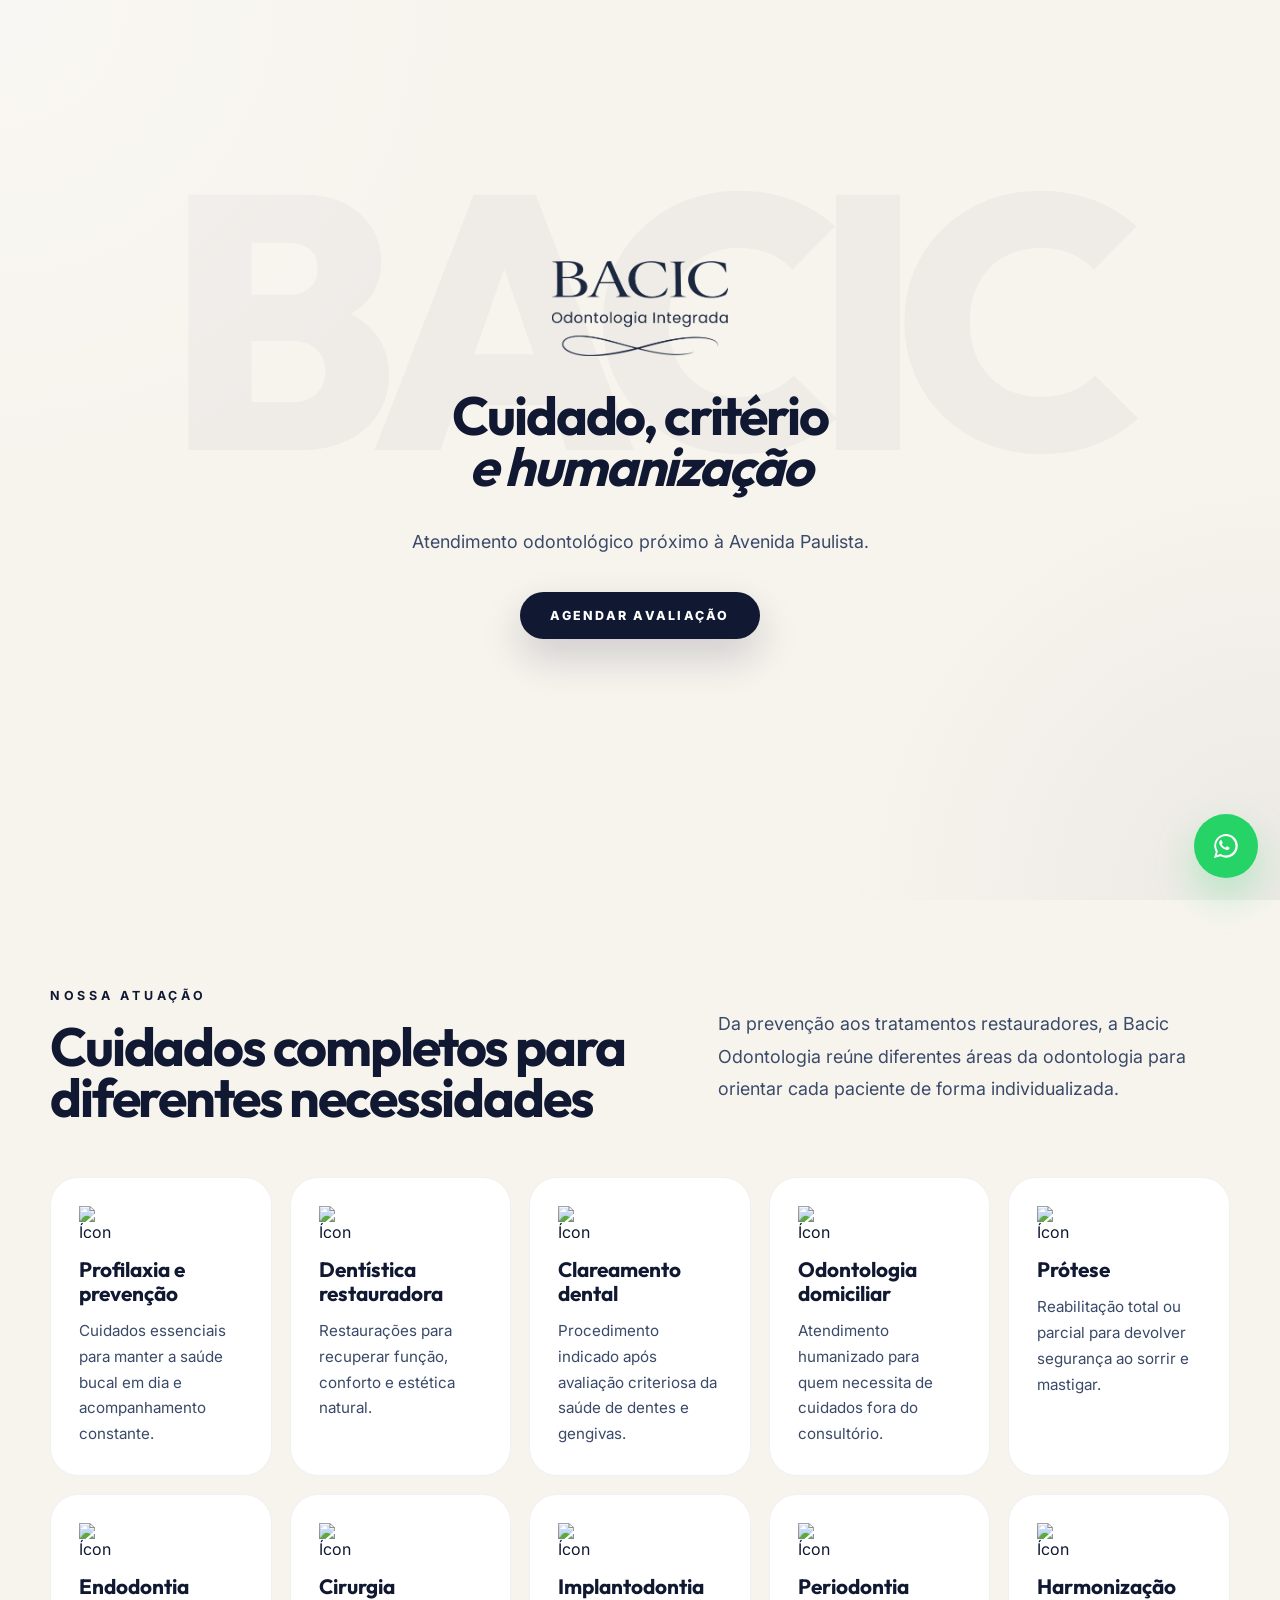
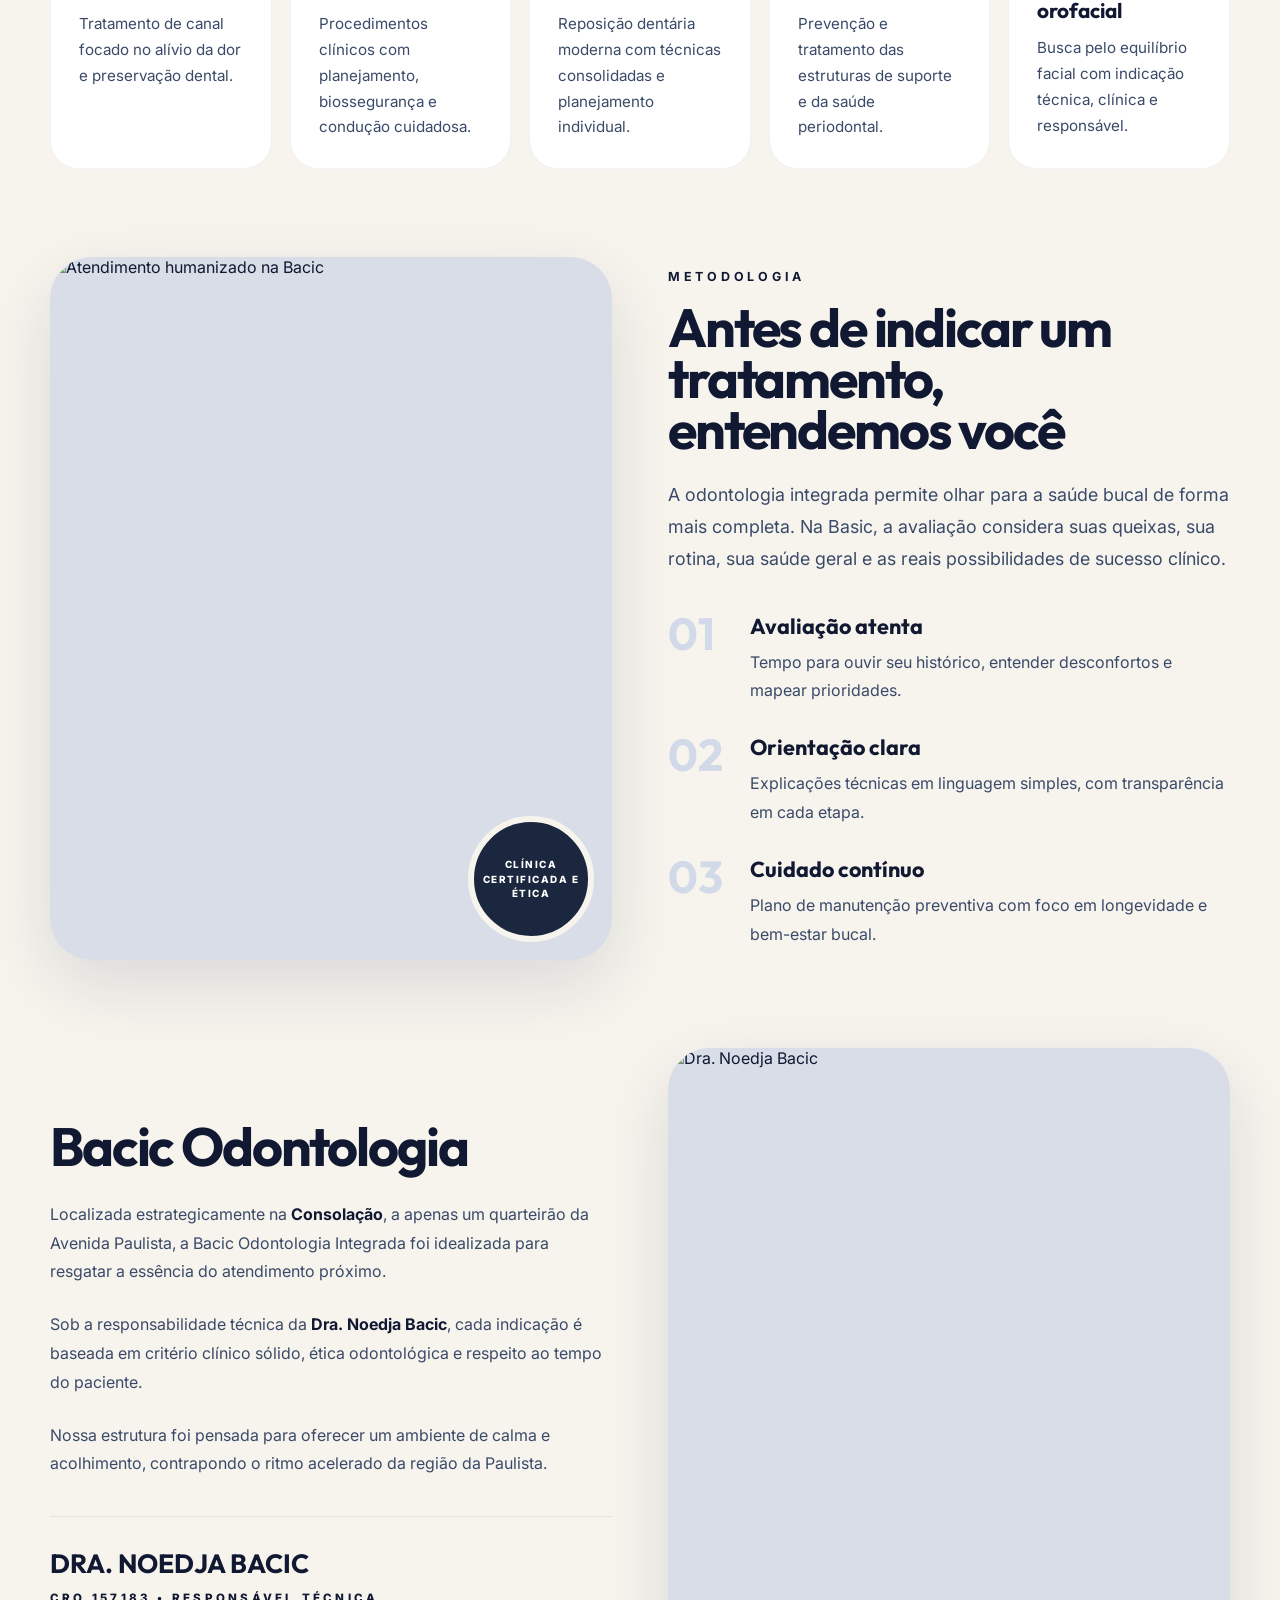
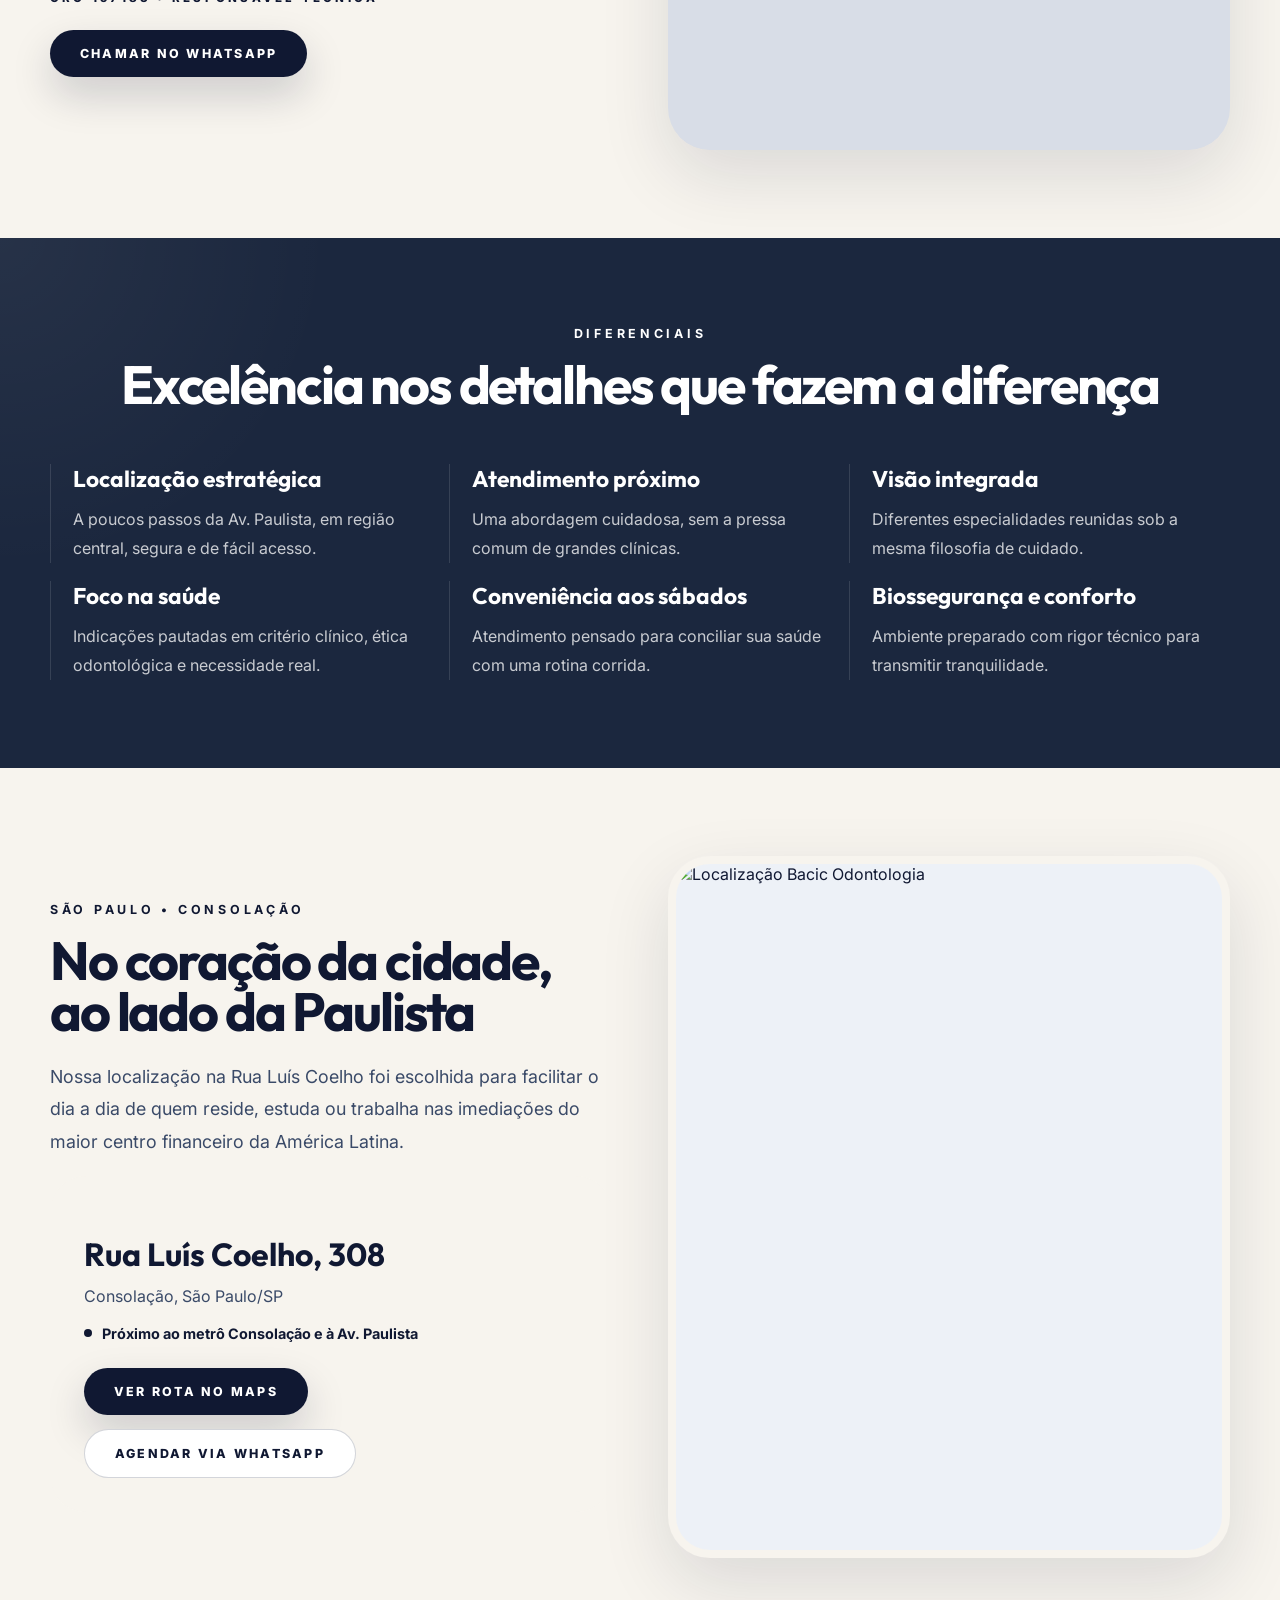
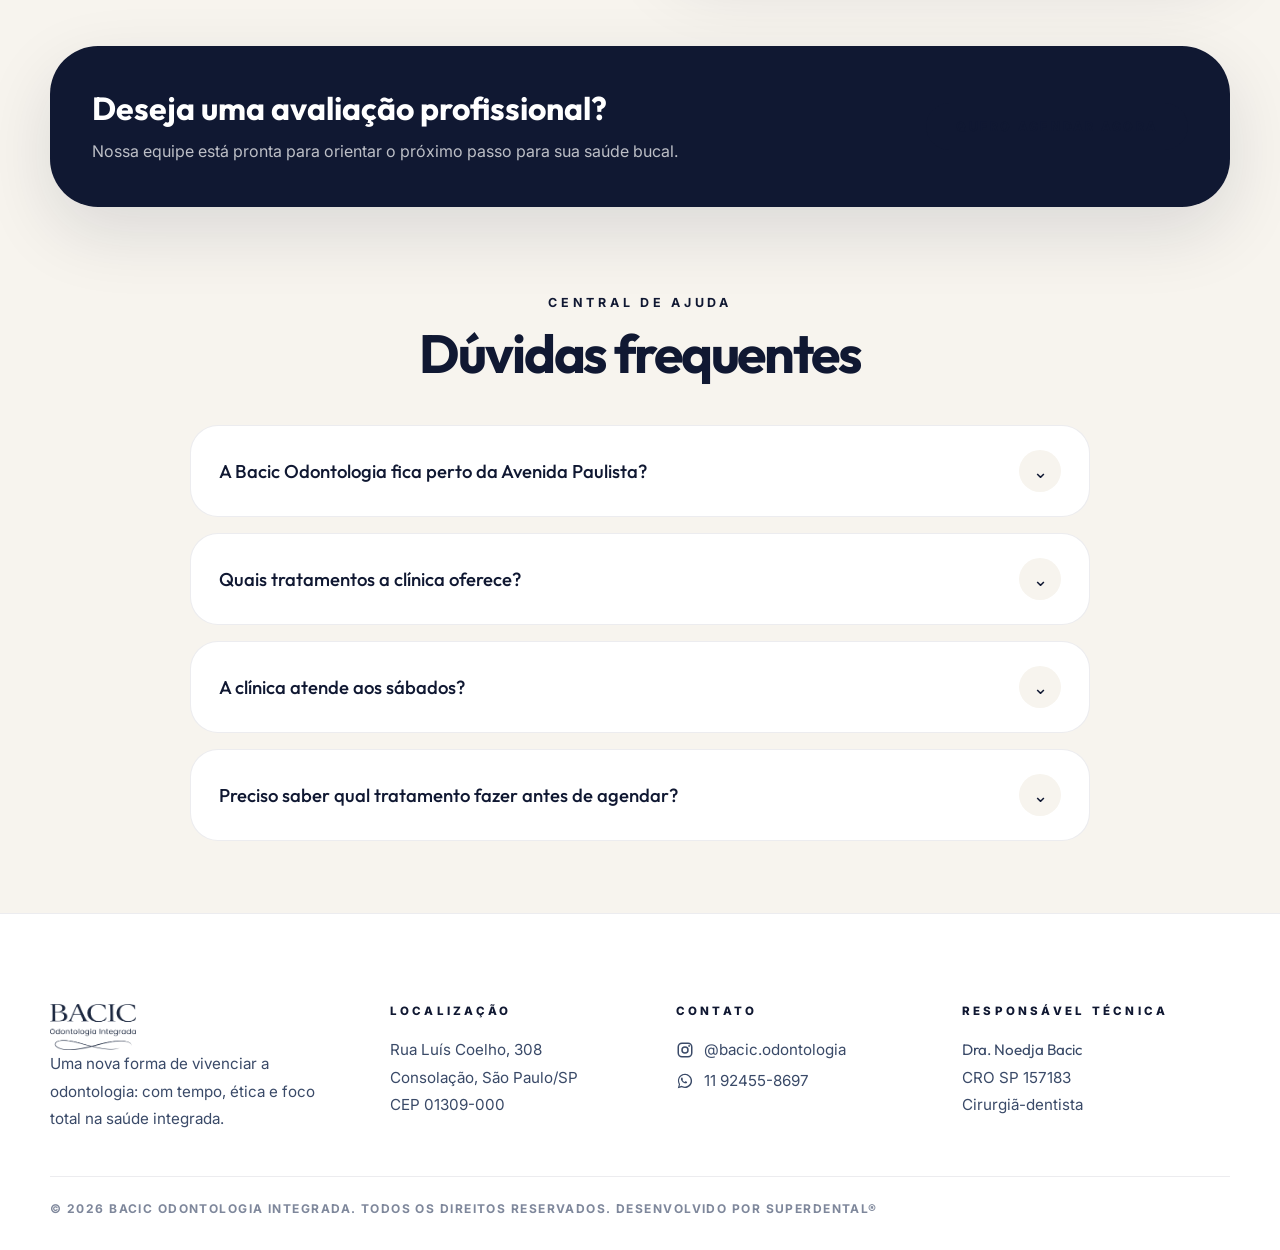
==== subir/index.html @ 823b291a "Att" ====
<!doctype html>
<html lang="pt-BR">
  <head>
    <meta charset="UTF-8" />
    <meta name="viewport" content="width=device-width, initial-scale=1.0" />
    <meta
      name="description"
      content="Bacic Odontologia Integrada: atendimento odontológico ético, humanizado e próximo à Avenida Paulista."
    />
    <link rel="icon" type="image/png" href="./assets/favicon.png" />
    <title>Bacic Odontologia Integrada</title>
    <link rel="preconnect" href="https://fonts.googleapis.com" />
    <link rel="preconnect" href="https://fonts.gstatic.com" crossorigin />
    <link
      href="https://fonts.googleapis.com/css2?family=Outfit:wght@300;400;500;600;700;800&family=Inter:wght@300;400;500;600;700&display=swap"
      rel="stylesheet"
    />
    <style>
      :root {
        --basic-navy: #101832;
        --basic-navy-elegant: #1b273e;
        --basic-navy-muted: #3a4a68;
        --basic-blue-light: #101832;
        --basic-offwhite: #f7f4ee;
        --basic-muted: #7e879b;
        --basic-white: #ffffff;
        --basic-border: rgba(16, 24, 50, 0.08);
        --basic-shadow: 0 25px 70px rgba(16, 24, 50, 0.12);
      }

      * {
        box-sizing: border-box;
      }

      html {
        scroll-behavior: smooth;
      }

      body {
        margin: 0;
        font-family: "Inter", sans-serif;
        color: var(--basic-navy);
        background: var(--basic-offwhite);
      }

      img {
        max-width: 100%;
        display: block;
      }

      a {
        color: inherit;
        text-decoration: none;
      }

      .container {
        width: min(1180px, calc(100% - 40px));
        margin: 0 auto;
      }

      .section {
        padding: 44px 0;
      }

      .eyebrow {
        margin: 0 0 18px;
        color: var(--basic-blue-light);
        font-size: 0.78rem;
        font-weight: 700;
        letter-spacing: 0.3em;
        text-transform: uppercase;
      }

      .title {
        margin: 0;
        font-family: "Outfit", sans-serif;
        font-size: clamp(2rem, 4.2vw, 3.8rem);
        line-height: 0.95;
        letter-spacing: -0.04em;
      }

      .text-lg {
        font-size: 1.12rem;
        line-height: 1.8;
        color: var(--basic-navy-muted);
      }

      .btn {
        display: inline-flex;
        align-items: center;
        justify-content: center;
        gap: 12px;
        border: 0;
        border-radius: 999px;
        padding: 16px 30px;
        font-size: 0.78rem;
        font-weight: 800;
        letter-spacing: 0.18em;
        text-transform: uppercase;
        cursor: pointer;
        transition: transform 0.2s ease, background-color 0.2s ease, color 0.2s ease;
      }

      .btn:hover {
        transform: translateY(-1px);
      }

      .btn-primary {
        background: var(--basic-navy);
        color: var(--basic-white);
        box-shadow: 0 18px 40px rgba(16, 24, 50, 0.18);
      }

      .btn-primary:hover {
        background: var(--basic-navy-elegant);
      }

      .btn-secondary {
        background: var(--basic-white);
        color: var(--basic-navy);
        border: 1px solid rgba(16, 24, 50, 0.18);
      }

      .brand {
        display: flex;
        align-items: center;
        gap: 14px;
      }

      .brand img {
        height: 52px;
        width: auto;
      }

      .brand-text strong {
        display: block;
        font-family: "Outfit", sans-serif;
        font-size: 1.05rem;
        letter-spacing: -0.02em;
      }

      .brand-text span {
        display: block;
        margin-top: 4px;
        color: var(--basic-muted);
        font-size: 0.62rem;
        font-weight: 700;
        letter-spacing: 0.28em;
        text-transform: uppercase;
      }

      .hero {
        position: relative;
        overflow: hidden;
        background:
          linear-gradient(rgba(247, 244, 238, 0.78), rgba(247, 244, 238, 0.78)),
          url("./dist/assets/hero.webp") center / cover no-repeat;
        min-height: 100vh;
        display: flex;
        align-items: center;
      }

      .hero::before {
        content: "BACIC";
        position: absolute;
        inset: 10% 0 auto;
        text-align: center;
        font-family: "Outfit", sans-serif;
        font-size: min(32vw, 360px);
        font-weight: 800;
        letter-spacing: -0.08em;
        color: rgba(16, 24, 50, 0.03);
        pointer-events: none;
      }

      .hero::after {
        content: "";
        position: absolute;
        inset: 0;
        background:
          radial-gradient(circle at top left, rgba(255, 255, 255, 0.3), transparent 32%),
          radial-gradient(circle at bottom right, rgba(16, 24, 50, 0.05), transparent 28%);
        pointer-events: none;
      }

      .hero-grid {
        position: relative;
        z-index: 2;
        display: grid;
        gap: 34px;
        justify-items: center;
        padding: 70px 0;
        text-align: center;
      }

      .hero-logo {
        height: 95px;
        width: auto;
      }

      .hero p {
        max-width: 760px;
        margin: 0 auto;
      }

      .hero-actions {
        display: flex;
        flex-wrap: wrap;
        align-items: center;
        justify-content: center;
        gap: 16px;
      }

      .split-header {
        display: grid;
        grid-template-columns: 1.1fr 0.9fr;
        gap: 42px;
        align-items: end;
        margin-bottom: 54px;
      }

      .service-grid,
      .differentials-grid,
      .footer-grid {
        display: grid;
        gap: 18px;
      }

      .service-grid {
        grid-template-columns: repeat(5, minmax(0, 1fr));
      }

      .service-card {
        display: flex;
        flex-direction: column;
        justify-content: space-between;
        min-height: 240px;
        padding: 28px;
        border: 1px solid rgba(16, 24, 50, 0.06);
        border-radius: 28px;
        background: var(--basic-white);
        transition: transform 0.25s ease, border-color 0.25s ease, background-color 0.25s ease;
      }

      .service-card:hover {
        transform: translateY(-4px);
        background: var(--basic-offwhite);
        border-color: rgba(190, 203, 231, 0.9);
      }

      .service-line {
        width: 44px;
        height: 1px;
        margin-bottom: 24px;
        background: var(--basic-blue-light);
      }

      .service-icon {
        width: 32px;
        height: 32px;
        margin-bottom: 20px;
        object-fit: contain;
      }

      .service-card h3,
      .method-step h3,
      .faq-question,
      .differential h3,
      .footer-name {
        font-family: "Outfit", sans-serif;
      }

      .service-card h3 {
        margin: 0 0 12px;
        font-size: 1.3rem;
        line-height: 1.15;
      }

      .service-card p {
        margin: 0;
        color: var(--basic-navy-muted);
        font-size: 0.95rem;
        line-height: 1.7;
      }

      .method-section,
      .cta-band {
        background: var(--basic-offwhite);
      }

      .method-grid,
      .about-grid,
      .location-grid {
        display: grid;
        grid-template-columns: repeat(2, minmax(0, 1fr));
        gap: 56px;
        align-items: center;
      }

      .image-card {
        position: relative;
        overflow: hidden;
        border-radius: 42px;
        background: #d8dde7;
        box-shadow: var(--basic-shadow);
      }

      .image-card img {
        width: 100%;
        height: 100%;
        object-fit: cover;
      }

      .image-card.tall {
        aspect-ratio: 4 / 5;
      }

      .image-card.wide {
        aspect-ratio: 1.18 / 1;
      }

      .badge {
        position: absolute;
        right: 18px;
        bottom: 18px;
        display: grid;
        place-items: center;
        width: 126px;
        height: 126px;
        border: 6px solid var(--basic-offwhite);
        border-radius: 999px;
        background: var(--basic-navy-elegant);
        color: var(--basic-white);
        font-size: 0.62rem;
        font-weight: 800;
        letter-spacing: 0.15em;
        line-height: 1.45;
        text-align: center;
        text-transform: uppercase;
      }

      .method-steps {
        display: grid;
        gap: 28px;
      }

      .method-step {
        display: grid;
        grid-template-columns: 64px 1fr;
        gap: 18px;
        align-items: start;
      }

      .method-step-number {
        color: rgba(190, 203, 231, 0.65);
        font-family: "Outfit", sans-serif;
        font-size: 2.8rem;
        font-weight: 700;
        line-height: 1;
      }

      .method-step h3 {
        margin: 0 0 8px;
        font-size: 1.35rem;
      }

      .method-step p,
      .about-copy p,
      .differential p,
      .contact-box p,
      .footer-copy,
      .footer-col p,
      .faq-answer {
        margin: 0;
        color: var(--basic-navy-muted);
        line-height: 1.8;
      }

      .about-copy {
        display: grid;
        gap: 24px;
      }

      .about-copy strong {
        color: var(--basic-navy);
      }

      .doctor-card {
        display: flex;
        flex-wrap: wrap;
        gap: 24px;
        align-items: center;
        margin-top: 38px;
        padding-top: 30px;
        border-top: 1px solid rgba(16, 24, 50, 0.08);
      }

      .doctor-card h3 {
        margin: 0 0 6px;
        font-family: "Outfit", sans-serif;
        font-size: 1.65rem;
        text-transform: uppercase;
      }

      .doctor-card span {
        color: var(--basic-blue-light);
        font-size: 0.72rem;
        font-weight: 800;
        letter-spacing: 0.28em;
        text-transform: uppercase;
      }

      .differentials {
        background:
          radial-gradient(circle at left top, rgba(255, 255, 255, 0.05), transparent 24%),
          var(--basic-navy-elegant);
        color: var(--basic-white);
        padding-top: 88px;
        padding-bottom: 88px;
      }

      .differentials .title,
      .differentials .eyebrow {
        text-align: center;
      }

      .differentials .eyebrow {
        color: var(--basic-white);
      }

      .differentials-grid {
        grid-template-columns: repeat(3, minmax(0, 1fr));
        margin-top: 54px;
      }

      .differential {
        padding-left: 22px;
        border-left: 1px solid rgba(255, 255, 255, 0.12);
      }

      .differential h3 {
        margin: 0 0 12px;
        font-size: 1.42rem;
      }

      .differential p {
        color: rgba(255, 255, 255, 0.76);
      }

      .contact-box {
        padding: 34px;
        border-radius: 36px;
        background: var(--basic-offwhite);
      }

      .contact-box h3 {
        margin: 0 0 10px;
        font-family: "Outfit", sans-serif;
        font-size: 2rem;
      }

      .contact-address {
        margin-top: 24px;
      }

      .contact-address strong {
        display: block;
        margin-bottom: 8px;
        font-family: "Outfit", sans-serif;
        font-size: 2rem;
      }

      .contact-chip {
        display: inline-flex;
        align-items: center;
        gap: 10px;
        margin-top: 14px;
        color: var(--basic-blue-light);
        font-size: 0.9rem;
        font-weight: 700;
      }

      .contact-chip::before {
        content: "";
        width: 8px;
        height: 8px;
        border-radius: 999px;
        background: var(--basic-blue-light);
      }

      .button-row {
        display: flex;
        flex-wrap: wrap;
        gap: 14px;
        margin-top: 26px;
      }

      .map-frame {
        overflow: hidden;
        border: 8px solid var(--basic-offwhite);
        border-radius: 42px;
        box-shadow: var(--basic-shadow);
        background: #edf1f7;
        aspect-ratio: 4 / 5;
      }

      .map-frame iframe {
        width: 100%;
        height: 100%;
        border: 0;
      }

      .map-frame img {
        width: 100%;
        height: 100%;
        object-fit: cover;
        display: block;
      }

      .cta-panel {
        display: flex;
        flex-wrap: wrap;
        align-items: center;
        justify-content: space-between;
        gap: 20px;
        padding: 42px;
        border-radius: 48px;
        background: var(--basic-navy);
        color: var(--basic-white);
        box-shadow: var(--basic-shadow);
      }

      .cta-panel h3 {
        margin: 0 0 10px;
        font-family: "Outfit", sans-serif;
        font-size: 2rem;
      }

      .cta-panel p {
        margin: 0;
        color: rgba(255, 255, 255, 0.72);
        line-height: 1.7;
      }

      .faq-wrap {
        display: grid;
        gap: 16px;
        margin-top: 46px;
      }

      .faq-item {
        overflow: hidden;
        border: 1px solid rgba(16, 24, 50, 0.08);
        border-radius: 28px;
        background: var(--basic-white);
      }

      .faq-question {
        width: 100%;
        display: flex;
        align-items: center;
        justify-content: space-between;
        gap: 20px;
        padding: 24px 28px;
        border: 0;
        background: transparent;
        color: var(--basic-navy);
        font-size: 1.16rem;
        font-weight: 500;
        text-align: left;
        cursor: pointer;
      }

      .faq-icon {
        flex: 0 0 auto;
        display: grid;
        place-items: center;
        width: 42px;
        height: 42px;
        border-radius: 999px;
        background: var(--basic-offwhite);
        font-size: 1.1rem;
        transition: transform 0.2s ease, background-color 0.2s ease, color 0.2s ease;
      }

      .faq-item.open .faq-icon {
        background: var(--basic-navy);
        color: var(--basic-white);
        transform: rotate(180deg);
      }

      .faq-answer {
        display: none;
        padding: 0 28px 24px;
      }

      .faq-item.open .faq-answer {
        display: block;
      }

      .center {
        text-align: center;
      }

      .footer {
        padding: 90px 0 34px;
        background: var(--basic-white);
        border-top: 1px solid rgba(16, 24, 50, 0.08);
      }

      .footer-grid {
        grid-template-columns: 1.2fr 1fr 1fr 1fr;
      }

      .footer-logo img {
        height: 46px;
      }

      .footer-copy {
        margin-top: 18px;
        max-width: 270px;
        font-size: 0.95rem;
      }

      .footer-col h4 {
        margin: 0 0 18px;
        color: var(--basic-blue-light);
        font-size: 0.72rem;
        font-weight: 800;
        letter-spacing: 0.28em;
        text-transform: uppercase;
      }

      .footer-col p,
      .footer-col a {
        font-size: 0.95rem;
      }

      .contact-link {
        display: inline-flex;
        align-items: center;
        gap: 10px;
      }

      .contact-link svg {
        width: 18px;
        height: 18px;
        flex: 0 0 auto;
      }

      .footer-bottom {
        margin-top: 44px;
        padding-top: 24px;
        border-top: 1px solid rgba(16, 24, 50, 0.08);
        color: var(--basic-muted);
        font-size: 0.75rem;
        font-weight: 700;
        letter-spacing: 0.12em;
        text-transform: uppercase;
      }

      .floating-whatsapp {
        position: fixed;
        right: 22px;
        bottom: 22px;
        z-index: 45;
        display: inline-flex;
        align-items: center;
        justify-content: center;
        width: 64px;
        height: 64px;
        padding: 0;
        border-radius: 999px;
        background: #25d366;
        color: var(--basic-white);
        box-shadow: 0 18px 40px rgba(37, 211, 102, 0.28);
      }

      .floating-whatsapp::before {
        content: "";
        width: 30px;
        height: 30px;
        background: center / contain no-repeat
          url("data:image/svg+xml,%3Csvg xmlns='http://www.w3.org/2000/svg' viewBox='0 0 32 32'%3E%3Cpath fill='%23fff' d='M19.11 17.21c-.27-.14-1.59-.78-1.84-.87-.25-.09-.43-.14-.61.14-.18.27-.7.87-.86 1.05-.16.18-.31.2-.58.07-.27-.14-1.13-.42-2.15-1.34-.8-.71-1.34-1.59-1.5-1.86-.16-.27-.02-.41.12-.54.12-.12.27-.31.41-.47.14-.16.18-.27.27-.45.09-.18.05-.34-.02-.47-.07-.14-.61-1.47-.84-2.02-.22-.52-.44-.45-.61-.46h-.52c-.18 0-.47.07-.72.34-.25.27-.95.93-.95 2.27 0 1.34.97 2.63 1.11 2.81.14.18 1.91 2.91 4.63 4.08.65.28 1.15.45 1.54.58.65.21 1.25.18 1.72.11.52-.08 1.59-.65 1.82-1.28.23-.63.23-1.17.16-1.28-.07-.11-.25-.18-.52-.32Z'/%3E%3Cpath fill='%23fff' d='M16.02 3.2c-6.93 0-12.56 5.62-12.56 12.54 0 2.21.58 4.36 1.68 6.26L3.2 28.8l6.98-1.83a12.57 12.57 0 0 0 5.84 1.48h.01c6.92 0 12.55-5.62 12.55-12.54 0-3.35-1.3-6.5-3.67-8.87A12.45 12.45 0 0 0 16.02 3.2Zm0 22.99h-.01a10.4 10.4 0 0 1-5.3-1.45l-.38-.22-4.14 1.09 1.11-4.03-.25-.41a10.28 10.28 0 0 1-1.58-5.43c0-5.68 4.63-10.3 10.33-10.3 2.75 0 5.33 1.07 7.28 3.02a10.23 10.23 0 0 1 3.02 7.28c0 5.68-4.63 10.3-10.32 10.3Z'/%3E%3C/svg%3E");
      }

      @media (max-width: 1080px) {
        .service-grid {
          grid-template-columns: repeat(3, minmax(0, 1fr));
        }

        .differentials-grid,
        .footer-grid {
          grid-template-columns: repeat(2, minmax(0, 1fr));
        }
      }

      @media (max-width: 820px) {
        .split-header,
        .method-grid,
        .about-grid,
        .location-grid,
        .differentials-grid,
        .footer-grid {
          grid-template-columns: 1fr;
        }

        .service-grid {
          grid-template-columns: repeat(2, minmax(0, 1fr));
        }

        .section {
          padding: 88px 0;
        }

        .hero-logo {
          height: 76px;
        }

        .cta-panel,
        .contact-box {
          padding: 28px;
        }
      }

      @media (max-width: 560px) {
        .container {
          width: min(100% - 28px, 1180px);
        }

        .hero {
          background:
            linear-gradient(rgba(247, 244, 238, 0.74), rgba(247, 244, 238, 0.74)),
            url("./dist/assets/hero.webp") calc(62% - 200px) center / cover no-repeat;
        }

        .service-grid {
          grid-template-columns: 1fr;
        }

        #tratamentos {
          padding-bottom: 22px !important;
        }

        .method-section {
          padding-top: 22px;
          padding-bottom: 22px;
        }

        #sobre {
          padding-top: 22px !important;
        }

        #localizacao {
          padding-bottom: 22px !important;
        }

        .cta-band {
          padding-top: 22px !important;
          padding-bottom: 22px !important;
        }

        .cta-panel {
          padding: 24px;
        }

        .cta-panel h3,
        .cta-panel p {
          text-align: left;
        }

        .cta-panel + .section,
        .cta-band + .section {
          padding-top: 22px;
        }

        .hero-actions,
        .button-row,
        .doctor-card {
          align-items: stretch;
        }

        .btn {
          width: 100%;
        }

        .brand-text {
          display: none;
        }

        .faq-question {
          padding: 20px 22px;
          font-size: 1.02rem;
        }

        .faq-answer {
          padding: 0 22px 20px;
        }

        .floating-whatsapp {
          width: 60px;
          height: 60px;
          right: 14px;
          bottom: 14px;
          left: auto;
        }

        .footer,
        .footer-col,
        .footer-copy,
        .footer-bottom {
          text-align: center;
        }

        .footer-grid {
          justify-items: center;
        }

        .footer-logo {
          justify-content: center;
        }

        .footer-logo img {
          height: 58px;
        }

        .footer-copy {
          max-width: 320px;
          margin-left: auto;
          margin-right: auto;
        }
      }
    </style>
  </head>
  <body>
    <main id="top">
      <section class="hero">
        <div class="container hero-grid">
          <img class="hero-logo" src="./assets/logo-basic.webp" alt="Logo Bacic Odontologia" />
          <h1 class="title">
            Cuidado, critério <br />
            <em>e humanização</em>
          </h1>
          <p class="text-lg">
            Atendimento odontológico próximo à Avenida Paulista.
          </p>
          <div class="hero-actions">
            <a
              class="btn btn-primary"
              href="https://wa.me/5511924558697?text=Ol%C3%A1%2C%20vim%20pelo%20Google%20e%20gostaria%20de%20agendar%20uma%20avalia%C3%A7%C3%A3o%20na%20Basic%20Odontologia%20Integrada."
              target="_blank"
              rel="noopener noreferrer"
            >
              Agendar avaliação
            </a>
          </div>
        </div>
      </section>

      <section class="section" id="tratamentos" style="padding-top: 88px">
        <div class="container">
          <div class="split-header">
            <div>
              <p class="eyebrow">Nossa atuação</p>
              <h2 class="title">Cuidados completos para diferentes necessidades</h2>
            </div>
            <p class="text-lg">
              Da prevenção aos tratamentos restauradores, a Bacic Odontologia reúne diferentes áreas da
              odontologia para orientar cada paciente de forma individualizada.
            </p>
          </div>

          <div class="service-grid">
            <article class="service-card">
              <div>
                <img
                  class="service-icon"
                  src="./dist/assets/010-smile.svg"
                  alt="Ícone de sorriso"
                />
                <h3>Profilaxia e prevenção</h3>
                <p>Cuidados essenciais para manter a saúde bucal em dia e acompanhamento constante.</p>
              </div>
            </article>
            <article class="service-card">
              <div>
                <img
                  class="service-icon"
                  src="./dist/assets/005-broken-tooth.svg"
                  alt="Ícone de dentística restauradora"
                />
                <h3>Dentística restauradora</h3>
                <p>Restaurações para recuperar função, conforto e estética natural.</p>
              </div>
            </article>
            <article class="service-card">
              <div>
                <img
                  class="service-icon"
                  src="./dist/assets/008-white-teeth.svg"
                  alt="Ícone de clareamento dental"
                />
                <h3>Clareamento dental</h3>
                <p>Procedimento indicado após avaliação criteriosa da saúde de dentes e gengivas.</p>
              </div>
            </article>
            <article class="service-card">
              <div>
                <img
                  class="service-icon"
                  src="./dist/assets/022-tooth-3.svg"
                  alt="Ícone de odontologia domiciliar"
                />
                <h3>Odontologia domiciliar</h3>
                <p>Atendimento humanizado para quem necessita de cuidados fora do consultório.</p>
              </div>
            </article>
            <article class="service-card">
              <div>
                <img
                  class="service-icon"
                  src="./dist/assets/0151-denture.svg"
                  alt="Ícone de prótese"
                />
                <h3>Prótese</h3>
                <p>Reabilitação total ou parcial para devolver segurança ao sorrir e mastigar.</p>
              </div>
            </article>
            <article class="service-card">
              <div>
                <img
                  class="service-icon"
                  src="./dist/assets/030-tooth-2.svg"
                  alt="Ícone de endodontia"
                />
                <h3>Endodontia</h3>
                <p>Tratamento de canal focado no alívio da dor e preservação dental.</p>
              </div>
            </article>
            <article class="service-card">
              <div>
                <img
                  class="service-icon"
                  src="./dist/assets/028-dentist.svg"
                  alt="Ícone de cirurgia"
                />
                <h3>Cirurgia</h3>
                <p>Procedimentos clínicos com planejamento, biossegurança e condução cuidadosa.</p>
              </div>
            </article>
            <article class="service-card">
              <div>
                <img
                  class="service-icon"
                  src="./dist/assets/007-prosthesis.svg"
                  alt="Ícone de implantodontia"
                />
                <h3>Implantodontia</h3>
                <p>Reposição dentária moderna com técnicas consolidadas e planejamento individual.</p>
              </div>
            </article>
            <article class="service-card">
              <div>
                <img
                  class="service-icon"
                  src="./dist/assets/009-lips.svg"
                  alt="Ícone de periodontia"
                />
                <h3>Periodontia</h3>
                <p>Prevenção e tratamento das estruturas de suporte e da saúde periodontal.</p>
              </div>
            </article>
            <article class="service-card">
              <div>
                <img
                  class="service-icon"
                  src="./dist/assets/015-doctor-3.svg"
                  alt="Ícone de harmonização orofacial"
                />
                <h3>Harmonização orofacial</h3>
                <p>Busca pelo equilíbrio facial com indicação técnica, clínica e responsável.</p>
              </div>
            </article>
          </div>
        </div>
      </section>

      <section class="section method-section">
        <div class="container method-grid">
          <div class="image-card tall">
            <img
              src="./dist/assets/metodologia.jpg"
              alt="Atendimento humanizado na Bacic"
            />
            <div class="badge">Clínica certificada e ética</div>
          </div>

          <div>
            <p class="eyebrow">Metodologia</p>
            <h2 class="title">Antes de indicar um tratamento, entendemos você</h2>
            <p class="text-lg" style="margin-top: 24px">
              A odontologia integrada permite olhar para a saúde bucal de forma mais completa.
              Na Basic, a avaliação considera suas queixas, sua rotina, sua saúde geral e as
              reais possibilidades de sucesso clínico.
            </p>

            <div class="method-steps" style="margin-top: 36px">
              <div class="method-step">
                <div class="method-step-number">01</div>
                <div>
                  <h3>Avaliação atenta</h3>
                  <p>Tempo para ouvir seu histórico, entender desconfortos e mapear prioridades.</p>
                </div>
              </div>
              <div class="method-step">
                <div class="method-step-number">02</div>
                <div>
                  <h3>Orientação clara</h3>
                  <p>Explicações técnicas em linguagem simples, com transparência em cada etapa.</p>
                </div>
              </div>
              <div class="method-step">
                <div class="method-step-number">03</div>
                <div>
                  <h3>Cuidado contínuo</h3>
                  <p>Plano de manutenção preventiva com foco em longevidade e bem-estar bucal.</p>
                </div>
              </div>
            </div>
          </div>
        </div>
      </section>

      <section class="section" id="sobre" style="padding-bottom: 88px">
        <div class="container about-grid">
          <div>
            <h2 class="title">Bacic Odontologia</h2>
            <div class="about-copy" style="margin-top: 28px">
              <p>
                Localizada estrategicamente na <strong>Consolação</strong>, a apenas um quarteirão
                da Avenida Paulista, a Bacic Odontologia Integrada foi idealizada para resgatar a
                essência do atendimento próximo.
              </p>
              <p>
                Sob a responsabilidade técnica da <strong>Dra. Noedja Bacic</strong>, cada
                indicação é baseada em critério clínico sólido, ética odontológica e respeito ao
                tempo do paciente.
              </p>
              <p>
                Nossa estrutura foi pensada para oferecer um ambiente de calma e acolhimento,
                contrapondo o ritmo acelerado da região da Paulista.
              </p>
            </div>

            <div class="doctor-card">
              <div>
                <h3>Dra. Noedja Bacic</h3>
                <span>CRO 157183 • Responsável técnica</span>
              </div>
              <a
                class="btn btn-primary"
                href="https://wa.me/5511924558697?text=Ol%C3%A1%2C%20vim%20pelo%20Google%20e%20gostaria%20de%20agendar%20uma%20avalia%C3%A7%C3%A3o%20na%20Basic%20Odontologia%20Integrada."
                target="_blank"
                rel="noopener noreferrer"
              >
                Chamar no WhatsApp
              </a>
            </div>
          </div>

          <div class="image-card tall">
            <img
              src="./dist/assets/dra-bacic.jpg"
              alt="Dra. Noedja Bacic"
            />
          </div>
        </div>
      </section>

      <section class="section differentials">
        <div class="container">
          <p class="eyebrow">Diferenciais</p>
          <h2 class="title">Excelência nos detalhes que fazem a diferença</h2>

          <div class="differentials-grid">
            <div class="differential">
              <h3>Localização estratégica</h3>
              <p>A poucos passos da Av. Paulista, em região central, segura e de fácil acesso.</p>
            </div>
            <div class="differential">
              <h3>Atendimento próximo</h3>
              <p>Uma abordagem cuidadosa, sem a pressa comum de grandes clínicas.</p>
            </div>
            <div class="differential">
              <h3>Visão integrada</h3>
              <p>Diferentes especialidades reunidas sob a mesma filosofia de cuidado.</p>
            </div>
            <div class="differential">
              <h3>Foco na saúde</h3>
              <p>Indicações pautadas em critério clínico, ética odontológica e necessidade real.</p>
            </div>
            <div class="differential">
              <h3>Conveniência aos sábados</h3>
              <p>Atendimento pensado para conciliar sua saúde com uma rotina corrida.</p>
            </div>
            <div class="differential">
              <h3>Biossegurança e conforto</h3>
              <p>Ambiente preparado com rigor técnico para transmitir tranquilidade.</p>
            </div>
          </div>
        </div>
      </section>

      <section class="section" id="localizacao" style="padding-top: 88px">
        <div class="container location-grid">
          <div>
            <p class="eyebrow">São Paulo • Consolação</p>
            <h2 class="title">No coração da cidade, ao lado da Paulista</h2>
            <p class="text-lg" style="margin-top: 24px">
              Nossa localização na Rua Luís Coelho foi escolhida para facilitar o dia a dia de
              quem reside, estuda ou trabalha nas imediações do maior centro financeiro da América
              Latina.
            </p>

            <div class="contact-box" style="margin-top: 8px">
              <div class="contact-address">
                <strong>Rua Luís Coelho, 308</strong>
                <p>Consolação, São Paulo/SP</p>
                <div class="contact-chip">Próximo ao metrô Consolação e à Av. Paulista</div>
              </div>

              <div class="button-row">
                <a
                  class="btn btn-primary"
                  href="https://google.com/maps/place/Bacic+Odontologia+Integrada/data=!4m2!3m1!1s0x0:0x2b953aa0f920be20?sa=X&ved=1t:2428&ictx=111"
                  target="_blank"
                  rel="noopener noreferrer"
                >
                  Ver rota no Maps
                </a>
                <a
                  class="btn btn-secondary"
                  href="https://wa.me/5511924558697?text=Ol%C3%A1%2C%20vim%20pelo%20Google%20e%20gostaria%20de%20agendar%20uma%20avalia%C3%A7%C3%A3o%20na%20Basic%20Odontologia%20Integrada."
                  target="_blank"
                  rel="noopener noreferrer"
                >
                  Agendar via WhatsApp
                </a>
              </div>
            </div>
          </div>

          <div class="map-frame">
            <img src="./dist/assets/localizacao.jpg" alt="Localização Bacic Odontologia" />
          </div>
        </div>
      </section>

      <section class="section cta-band">
        <div class="container">
          <div class="cta-panel">
            <div>
              <h3>Deseja uma avaliação profissional?</h3>
              <p>Nossa equipe está pronta para orientar o próximo passo para sua saúde bucal.</p>
            </div>
            <a
              class="btn"
              style="background: var(--basic-blue-light); color: var(--basic-navy)"
              href="https://wa.me/5511924558697?text=Ol%C3%A1%2C%20vim%20pelo%20Google%20e%20gostaria%20de%20agendar%20uma%20avalia%C3%A7%C3%A3o%20na%20Basic%20Odontologia%20Integrada."
              target="_blank"
              rel="noopener noreferrer"
            >
              Quero agendar agora
            </a>
          </div>
        </div>
      </section>

      <section class="section" style="padding-bottom: 72px">
        <div class="container" style="max-width: 900px">
          <div class="center">
            <p class="eyebrow">Central de ajuda</p>
            <h2 class="title">Dúvidas frequentes</h2>
          </div>

          <div class="faq-wrap">
            <div class="faq-item">
              <button class="faq-question" type="button">
                <span>A Bacic Odontologia fica perto da Avenida Paulista?</span>
                <span class="faq-icon">⌄</span>
              </button>
              <div class="faq-answer">
                Sim. A clínica está localizada na Rua Luís Coelho, 308, na Consolação, a poucos
                minutos a pé da Avenida Paulista e do metrô Consolação.
              </div>
            </div>

            <div class="faq-item">
              <button class="faq-question" type="button">
                <span>Quais tratamentos a clínica oferece?</span>
                <span class="faq-icon">⌄</span>
              </button>
              <div class="faq-answer">
                A clínica atua com odontologia integrada, incluindo prevenção, estética,
                reabilitação, implantes, canal, periodontia, cirurgias, atendimento domiciliar e
                harmonização orofacial.
              </div>
            </div>

            <div class="faq-item">
              <button class="faq-question" type="button">
                <span>A clínica atende aos sábados?</span>
                <span class="faq-icon">⌄</span>
              </button>
              <div class="faq-answer">
                Sim. Os atendimentos aos sábados ajudam pacientes com agenda mais restrita durante
                a semana, sempre com agendamento prévio.
              </div>
            </div>

            <div class="faq-item">
              <button class="faq-question" type="button">
                <span>Preciso saber qual tratamento fazer antes de agendar?</span>
                <span class="faq-icon">⌄</span>
              </button>
              <div class="faq-answer">
                Não. A avaliação inicial existe justamente para entender sua necessidade, realizar
                o diagnóstico e indicar o plano mais adequado.
              </div>
            </div>
          </div>
        </div>
      </section>
    </main>

    <footer class="footer">
      <div class="container">
        <div class="footer-grid">
          <div class="footer-col">
            <a class="brand footer-logo" href="#top">
              <img src="./assets/logo-basic.webp" alt="Bacic Odontologia Integrada" />
            </a>
            <p class="footer-copy">
              Uma nova forma de vivenciar a odontologia: com tempo, ética e foco total na saúde
              integrada.
            </p>
          </div>

          <div class="footer-col">
            <h4>Localização</h4>
            <p>Rua Luís Coelho, 308</p>
            <p>Consolação, São Paulo/SP</p>
            <p>CEP 01309-000</p>
          </div>

          <div class="footer-col">
            <h4>Contato</h4>
            <p>
              <a
                class="contact-link"
                href="https://instagram.com/bacic.odontologia"
                target="_blank"
                rel="noopener noreferrer"
              >
                <svg viewBox="0 0 24 24" aria-hidden="true" fill="none">
                  <rect x="3" y="3" width="18" height="18" rx="5" stroke="currentColor" stroke-width="2"></rect>
                  <circle cx="12" cy="12" r="4" stroke="currentColor" stroke-width="2"></circle>
                  <circle cx="17.5" cy="6.5" r="1.2" fill="currentColor"></circle>
                </svg>
                <span>@bacic.odontologia</span>
              </a>
            </p>
            <p>
              <a
                class="contact-link"
                href="https://wa.me/5511924558697"
                target="_blank"
                rel="noopener noreferrer"
              >
                <svg viewBox="0 0 32 32" aria-hidden="true" fill="currentColor">
                  <path d="M19.11 17.21c-.27-.14-1.59-.78-1.84-.87-.25-.09-.43-.14-.61.14-.18.27-.7.87-.86 1.05-.16.18-.31.2-.58.07-.27-.14-1.13-.42-2.15-1.34-.8-.71-1.34-1.59-1.5-1.86-.16-.27-.02-.41.12-.54.12-.12.27-.31.41-.47.14-.16.18-.27.27-.45.09-.18.05-.34-.02-.47-.07-.14-.61-1.47-.84-2.02-.22-.52-.44-.45-.61-.46h-.52c-.18 0-.47.07-.72.34-.25.27-.95.93-.95 2.27 0 1.34.97 2.63 1.11 2.81.14.18 1.91 2.91 4.63 4.08.65.28 1.15.45 1.54.58.65.21 1.25.18 1.72.11.52-.08 1.59-.65 1.82-1.28.23-.63.23-1.17.16-1.28-.07-.11-.25-.18-.52-.32Z"></path>
                  <path d="M16.02 3.2c-6.93 0-12.56 5.62-12.56 12.54 0 2.21.58 4.36 1.68 6.26L3.2 28.8l6.98-1.83a12.57 12.57 0 0 0 5.84 1.48h.01c6.92 0 12.55-5.62 12.55-12.54 0-3.35-1.3-6.5-3.67-8.87A12.45 12.45 0 0 0 16.02 3.2Zm0 22.99h-.01a10.4 10.4 0 0 1-5.3-1.45l-.38-.22-4.14 1.09 1.11-4.03-.25-.41a10.28 10.28 0 0 1-1.58-5.43c0-5.68 4.63-10.3 10.33-10.3 2.75 0 5.33 1.07 7.28 3.02a10.23 10.23 0 0 1 3.02 7.28c0 5.68-4.63 10.3-10.32 10.3Z"></path>
                </svg>
                <span>11 92455-8697</span>
              </a>
            </p>
          </div>

          <div class="footer-col">
            <h4>Responsável técnica</h4>
            <p class="footer-name">Dra. Noedja Bacic</p>
            <p>CRO SP 157183</p>
            <p>Cirurgiã-dentista</p>
          </div>
        </div>

        <div class="footer-bottom">
          © <span id="current-year"></span> Bacic Odontologia Integrada. Todos os direitos reservados. Desenvolvido por SuperDental®
        </div>
      </div>
    </footer>

    <a
      class="floating-whatsapp"
      href="https://wa.me/5511924558697?text=Ol%C3%A1%2C%20vim%20pelo%20Google%20e%20gostaria%20de%20agendar%20uma%20avalia%C3%A7%C3%A3o%20na%20Basic%20Odontologia%20Integrada."
      target="_blank"
      rel="noopener noreferrer"
    >
    </a>

    <script>
      const faqItems = document.querySelectorAll(".faq-item");
      const yearEl = document.getElementById("current-year");

      if (yearEl) {
        yearEl.textContent = new Date().getFullYear();
      }

      faqItems.forEach((item) => {
        const button = item.querySelector(".faq-question");
        if (!button) return;

        button.addEventListener("click", () => {
          item.classList.toggle("open");
        });
      });
    </script>
  </body>
</html>
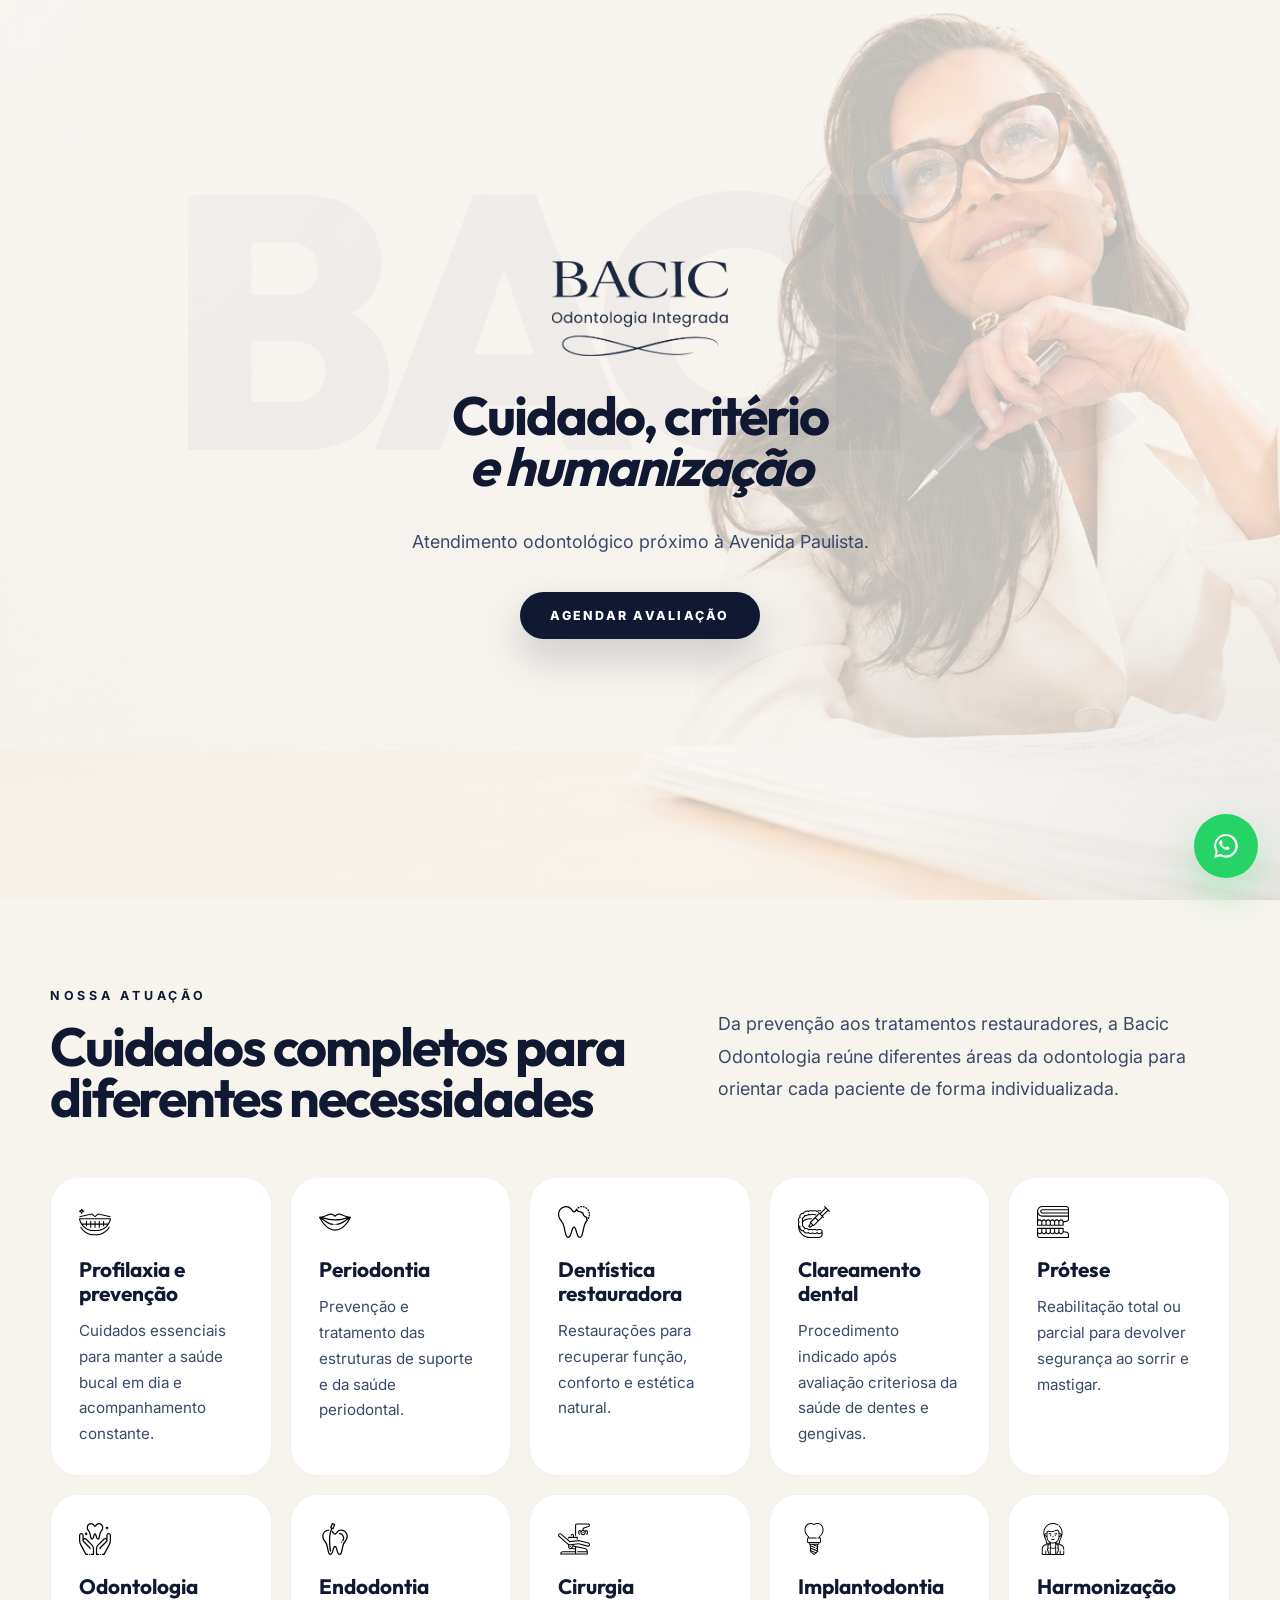
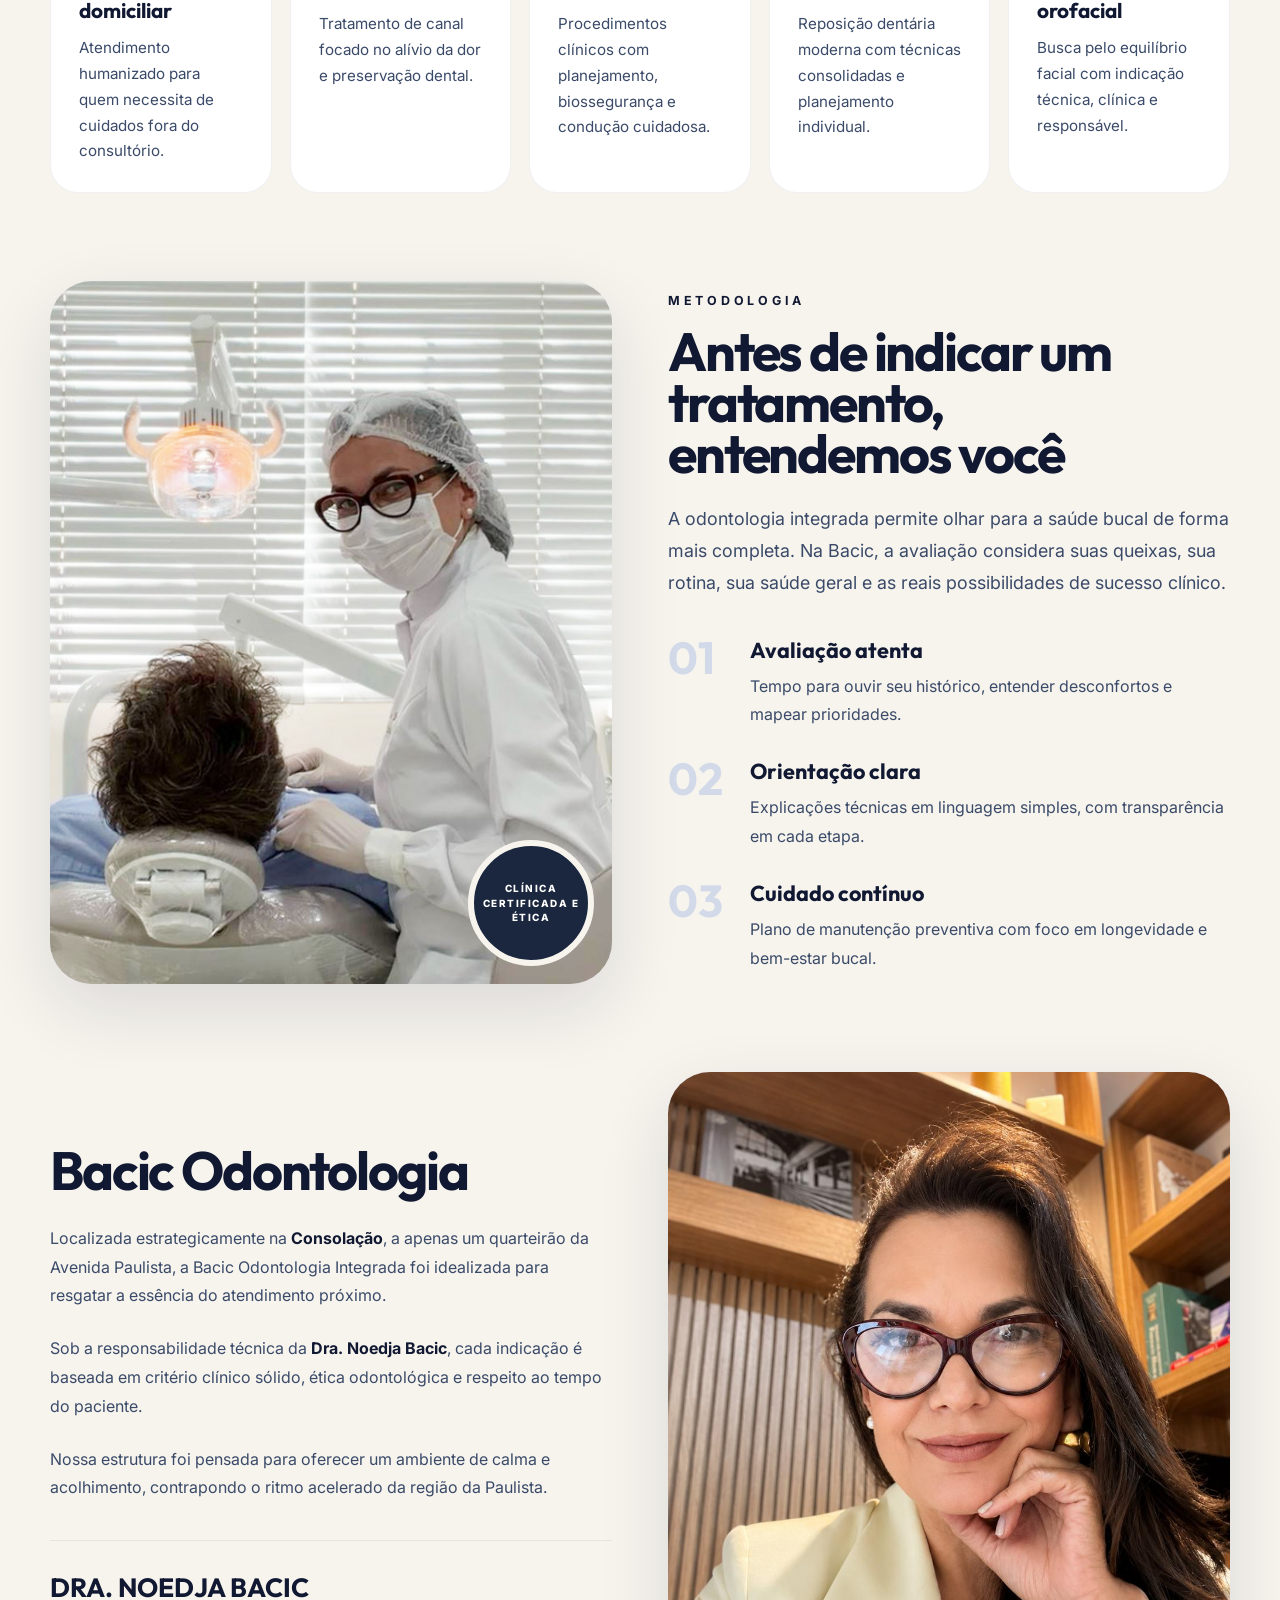
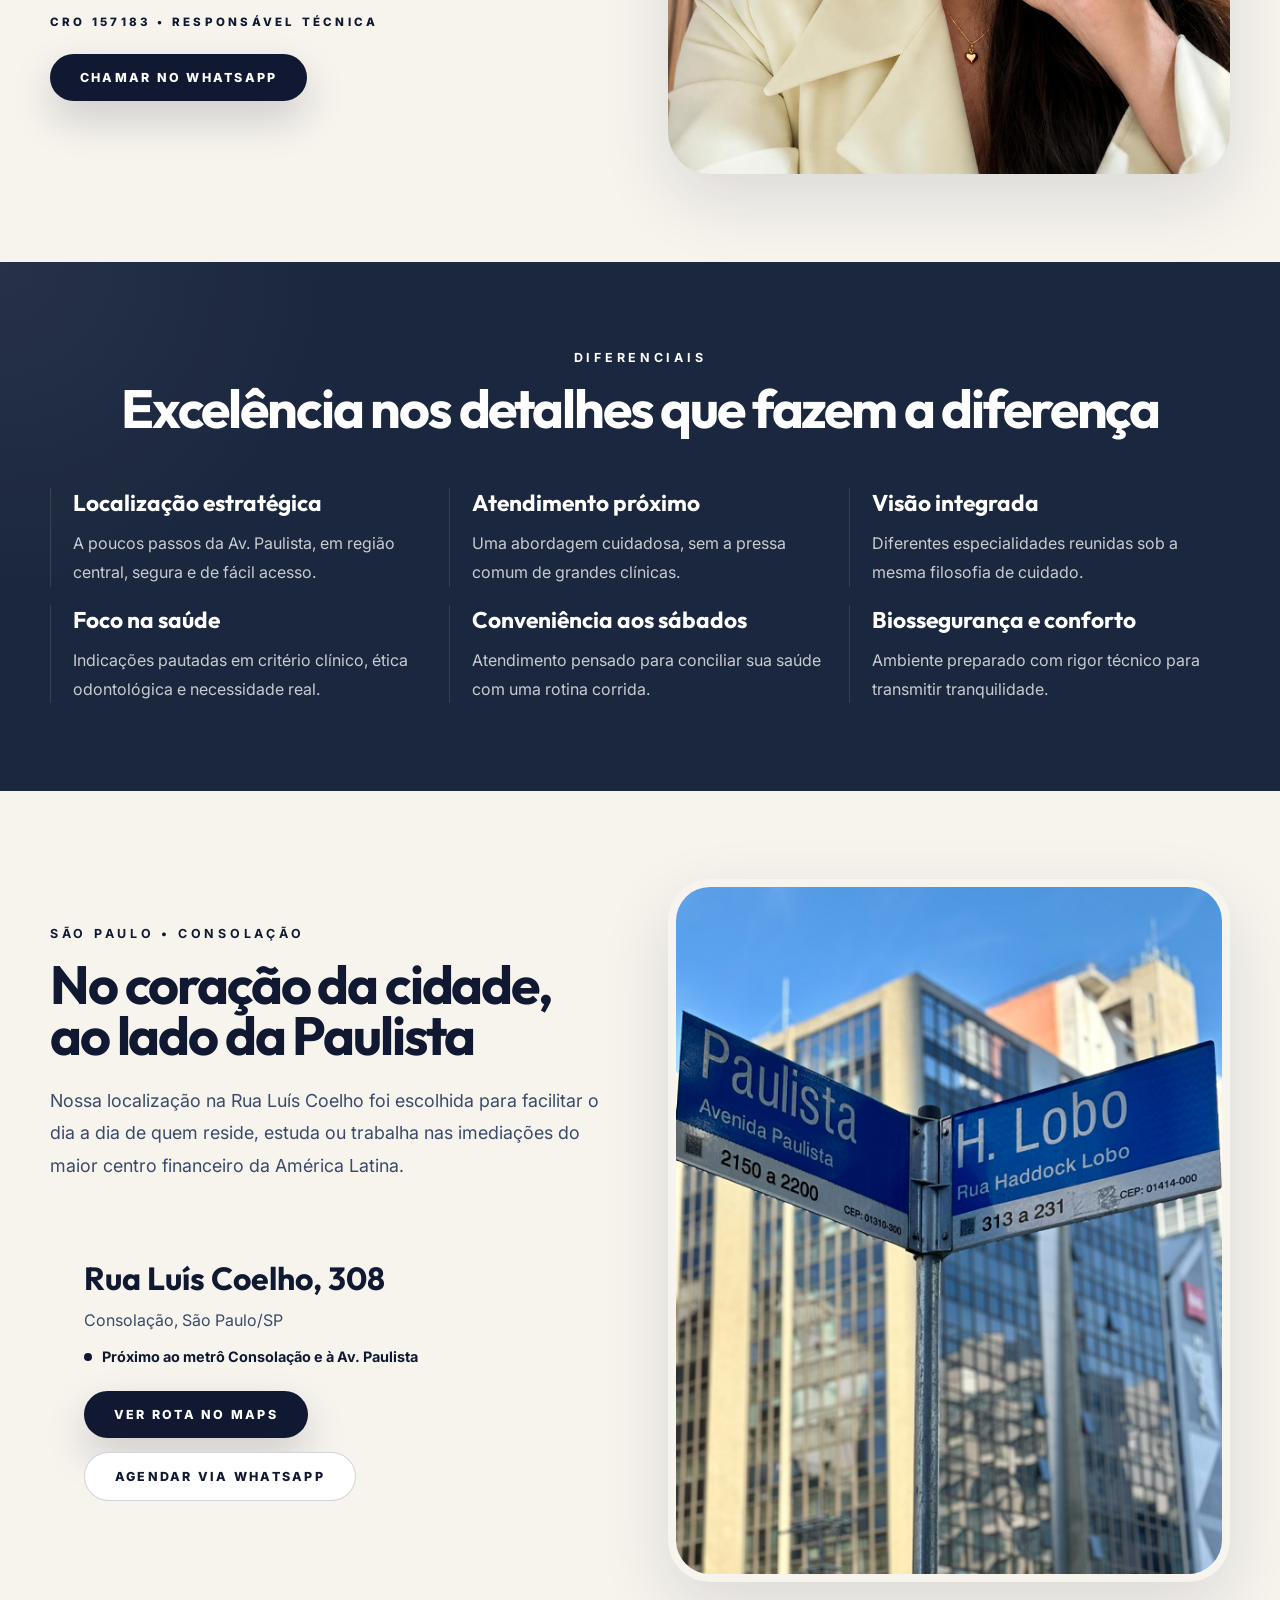
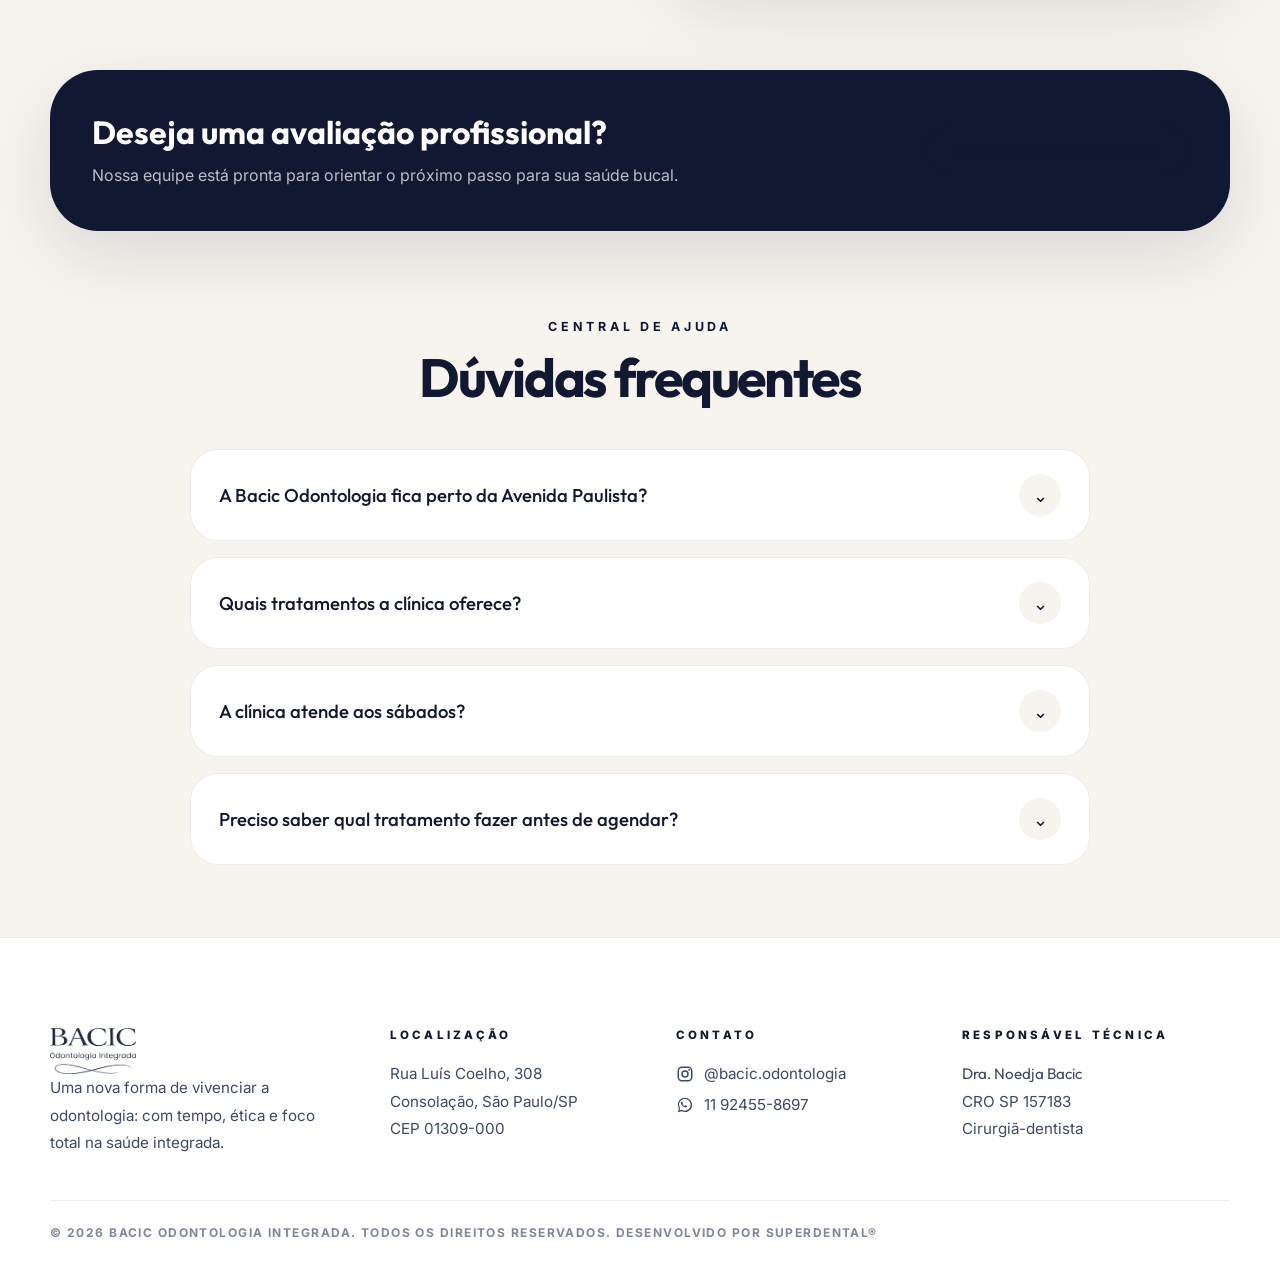
==== commit af4593e4: "Att" ====
--- a/subir/index.html
+++ b/subir/index.html
@@ -9,6 +9,13 @@
     />
     <link rel="icon" type="image/png" href="./assets/favicon.png" />
     <title>Bacic Odontologia Integrada</title>
+    <!-- Google Tag Manager -->
+    <script>(function(w,d,s,l,i){w[l]=w[l]||[];w[l].push({'gtm.start':
+    new Date().getTime(),event:'gtm.js'});var f=d.getElementsByTagName(s)[0],
+    j=d.createElement(s),dl=l!='dataLayer'?'&l='+l:'';j.async=true;j.src=
+    'https://www.googletagmanager.com/gtm.js?id='+i+dl;f.parentNode.insertBefore(j,f);
+    })(window,document,'script','dataLayer','GTM-MZFR9W6W');</script>
+    <!-- End Google Tag Manager -->
     <link rel="preconnect" href="https://fonts.googleapis.com" />
     <link rel="preconnect" href="https://fonts.gstatic.com" crossorigin />
     <link
@@ -154,7 +161,7 @@
         overflow: hidden;
         background:
           linear-gradient(rgba(247, 244, 238, 0.78), rgba(247, 244, 238, 0.78)),
-          url("./dist/assets/hero.webp") center / cover no-repeat;
+          url("./assets/hero.jpg") center / cover no-repeat;
         min-height: 100vh;
         display: flex;
         align-items: center;
@@ -731,7 +738,7 @@
         .hero {
           background:
             linear-gradient(rgba(247, 244, 238, 0.74), rgba(247, 244, 238, 0.74)),
-            url("./dist/assets/hero.webp") calc(62% - 200px) center / cover no-repeat;
+            url("./assets/hero.jpg") calc(62% - 200px) center / cover no-repeat;
         }
 
         .service-grid {
@@ -833,6 +840,10 @@
     </style>
   </head>
   <body>
+    <!-- Google Tag Manager (noscript) -->
+    <noscript><iframe src="https://www.googletagmanager.com/ns.html?id=GTM-MZFR9W6W"
+    height="0" width="0" style="display:none;visibility:hidden"></iframe></noscript>
+    <!-- End Google Tag Manager (noscript) -->
     <main id="top">
       <section class="hero">
         <div class="container hero-grid">
@@ -847,7 +858,7 @@
           <div class="hero-actions">
             <a
               class="btn btn-primary"
-              href="https://wa.me/5511924558697?text=Ol%C3%A1%2C%20vim%20pelo%20Google%20e%20gostaria%20de%20agendar%20uma%20avalia%C3%A7%C3%A3o%20na%20Basic%20Odontologia%20Integrada."
+              href="https://wa.me/5511924558697?text=Ol%C3%A1%2C%20vim%20pelo%20Google%20e%20gostaria%20de%20agendar%20uma%20avalia%C3%A7%C3%A3o%20na%20Bacic%20Odontologia%20Integrada."
               target="_blank"
               rel="noopener noreferrer"
             >
@@ -870,12 +881,12 @@
             </p>
           </div>
 
-          <div class="service-grid">
+                    <div class="service-grid">
             <article class="service-card">
               <div>
                 <img
                   class="service-icon"
-                  src="./dist/assets/010-smile.svg"
+                  src="./assets/010-smile.svg"
                   alt="Ícone de sorriso"
                 />
                 <h3>Profilaxia e prevenção</h3>
@@ -886,40 +897,40 @@
               <div>
                 <img
                   class="service-icon"
-                  src="./dist/assets/005-broken-tooth.svg"
-                  alt="Ícone de dentística restauradora"
+                  src="./assets/009-lips.svg"
+                  alt="Ícone de periodontia"
                 />
-                <h3>Dentística restauradora</h3>
-                <p>Restaurações para recuperar função, conforto e estética natural.</p>
+                <h3>Periodontia</h3>
+                <p>Prevenção e tratamento das estruturas de suporte e da saúde periodontal.</p>
               </div>
             </article>
             <article class="service-card">
               <div>
                 <img
                   class="service-icon"
-                  src="./dist/assets/008-white-teeth.svg"
-                  alt="Ícone de clareamento dental"
+                  src="./assets/005-broken-tooth.svg"
+                  alt="Ícone de dentística restauradora"
                 />
-                <h3>Clareamento dental</h3>
-                <p>Procedimento indicado após avaliação criteriosa da saúde de dentes e gengivas.</p>
+                <h3>Dentística restauradora</h3>
+                <p>Restaurações para recuperar função, conforto e estética natural.</p>
               </div>
             </article>
             <article class="service-card">
               <div>
                 <img
                   class="service-icon"
-                  src="./dist/assets/022-tooth-3.svg"
-                  alt="Ícone de odontologia domiciliar"
+                  src="./assets/008-white-teeth.svg"
+                  alt="Ícone de clareamento dental"
                 />
-                <h3>Odontologia domiciliar</h3>
-                <p>Atendimento humanizado para quem necessita de cuidados fora do consultório.</p>
+                <h3>Clareamento dental</h3>
+                <p>Procedimento indicado após avaliação criteriosa da saúde de dentes e gengivas.</p>
               </div>
             </article>
             <article class="service-card">
               <div>
                 <img
                   class="service-icon"
-                  src="./dist/assets/0151-denture.svg"
+                  src="./assets/0151-denture.svg"
                   alt="Ícone de prótese"
                 />
                 <h3>Prótese</h3>
@@ -930,51 +941,51 @@
               <div>
                 <img
                   class="service-icon"
-                  src="./dist/assets/030-tooth-2.svg"
-                  alt="Ícone de endodontia"
+                  src="./assets/022-tooth-3.svg"
+                  alt="Ícone de odontologia domiciliar"
                 />
-                <h3>Endodontia</h3>
-                <p>Tratamento de canal focado no alívio da dor e preservação dental.</p>
+                <h3>Odontologia domiciliar</h3>
+                <p>Atendimento humanizado para quem necessita de cuidados fora do consultório.</p>
               </div>
             </article>
             <article class="service-card">
               <div>
                 <img
                   class="service-icon"
-                  src="./dist/assets/028-dentist.svg"
-                  alt="Ícone de cirurgia"
+                  src="./assets/030-tooth-2.svg"
+                  alt="Ícone de endodontia"
                 />
-                <h3>Cirurgia</h3>
-                <p>Procedimentos clínicos com planejamento, biossegurança e condução cuidadosa.</p>
+                <h3>Endodontia</h3>
+                <p>Tratamento de canal focado no alívio da dor e preservação dental.</p>
               </div>
             </article>
             <article class="service-card">
               <div>
                 <img
                   class="service-icon"
-                  src="./dist/assets/007-prosthesis.svg"
-                  alt="Ícone de implantodontia"
+                  src="./assets/028-dentist.svg"
+                  alt="Ícone de cirurgia"
                 />
-                <h3>Implantodontia</h3>
-                <p>Reposição dentária moderna com técnicas consolidadas e planejamento individual.</p>
+                <h3>Cirurgia</h3>
+                <p>Procedimentos clínicos com planejamento, biossegurança e condução cuidadosa.</p>
               </div>
             </article>
             <article class="service-card">
               <div>
                 <img
                   class="service-icon"
-                  src="./dist/assets/009-lips.svg"
-                  alt="Ícone de periodontia"
+                  src="./assets/007-prosthesis.svg"
+                  alt="Ícone de implantodontia"
                 />
-                <h3>Periodontia</h3>
-                <p>Prevenção e tratamento das estruturas de suporte e da saúde periodontal.</p>
+                <h3>Implantodontia</h3>
+                <p>Reposição dentária moderna com técnicas consolidadas e planejamento individual.</p>
               </div>
             </article>
             <article class="service-card">
               <div>
                 <img
                   class="service-icon"
-                  src="./dist/assets/015-doctor-3.svg"
+                  src="./assets/015-doctor-3.svg"
                   alt="Ícone de harmonização orofacial"
                 />
                 <h3>Harmonização orofacial</h3>
@@ -989,7 +1000,7 @@
         <div class="container method-grid">
           <div class="image-card tall">
             <img
-              src="./dist/assets/metodologia.jpg"
+              src="./assets/metodologia.jpg"
               alt="Atendimento humanizado na Bacic"
             />
             <div class="badge">Clínica certificada e ética</div>
@@ -1000,7 +1011,7 @@
             <h2 class="title">Antes de indicar um tratamento, entendemos você</h2>
             <p class="text-lg" style="margin-top: 24px">
               A odontologia integrada permite olhar para a saúde bucal de forma mais completa.
-              Na Basic, a avaliação considera suas queixas, sua rotina, sua saúde geral e as
+              Na Bacic, a avaliação considera suas queixas, sua rotina, sua saúde geral e as
               reais possibilidades de sucesso clínico.
             </p>
 
@@ -1059,7 +1070,7 @@
               </div>
               <a
                 class="btn btn-primary"
-                href="https://wa.me/5511924558697?text=Ol%C3%A1%2C%20vim%20pelo%20Google%20e%20gostaria%20de%20agendar%20uma%20avalia%C3%A7%C3%A3o%20na%20Basic%20Odontologia%20Integrada."
+                href="https://wa.me/5511924558697?text=Ol%C3%A1%2C%20vim%20pelo%20Google%20e%20gostaria%20de%20agendar%20uma%20avalia%C3%A7%C3%A3o%20na%20Bacic%20Odontologia%20Integrada."
                 target="_blank"
                 rel="noopener noreferrer"
               >
@@ -1070,7 +1081,7 @@
 
           <div class="image-card tall">
             <img
-              src="./dist/assets/dra-bacic.jpg"
+              src="./assets/sobre.jpg"
               alt="Dra. Noedja Bacic"
             />
           </div>
@@ -1140,7 +1151,7 @@
                 </a>
                 <a
                   class="btn btn-secondary"
-                  href="https://wa.me/5511924558697?text=Ol%C3%A1%2C%20vim%20pelo%20Google%20e%20gostaria%20de%20agendar%20uma%20avalia%C3%A7%C3%A3o%20na%20Basic%20Odontologia%20Integrada."
+                  href="https://wa.me/5511924558697?text=Ol%C3%A1%2C%20vim%20pelo%20Google%20e%20gostaria%20de%20agendar%20uma%20avalia%C3%A7%C3%A3o%20na%20Bacic%20Odontologia%20Integrada."
                   target="_blank"
                   rel="noopener noreferrer"
                 >
@@ -1151,7 +1162,7 @@
           </div>
 
           <div class="map-frame">
-            <img src="./dist/assets/localizacao.jpg" alt="Localização Bacic Odontologia" />
+            <img src="./assets/localizacao.jpg" alt="Localização Bacic Odontologia" />
           </div>
         </div>
       </section>
@@ -1166,7 +1177,7 @@
             <a
               class="btn"
               style="background: var(--basic-blue-light); color: var(--basic-navy)"
-              href="https://wa.me/5511924558697?text=Ol%C3%A1%2C%20vim%20pelo%20Google%20e%20gostaria%20de%20agendar%20uma%20avalia%C3%A7%C3%A3o%20na%20Basic%20Odontologia%20Integrada."
+              href="https://wa.me/5511924558697?text=Ol%C3%A1%2C%20vim%20pelo%20Google%20e%20gostaria%20de%20agendar%20uma%20avalia%C3%A7%C3%A3o%20na%20Bacic%20Odontologia%20Integrada."
               target="_blank"
               rel="noopener noreferrer"
             >
@@ -1302,7 +1313,7 @@
 
     <a
       class="floating-whatsapp"
-      href="https://wa.me/5511924558697?text=Ol%C3%A1%2C%20vim%20pelo%20Google%20e%20gostaria%20de%20agendar%20uma%20avalia%C3%A7%C3%A3o%20na%20Basic%20Odontologia%20Integrada."
+      href="https://wa.me/5511924558697?text=Ol%C3%A1%2C%20vim%20pelo%20Google%20e%20gostaria%20de%20agendar%20uma%20avalia%C3%A7%C3%A3o%20na%20Bacic%20Odontologia%20Integrada."
       target="_blank"
       rel="noopener noreferrer"
     >
